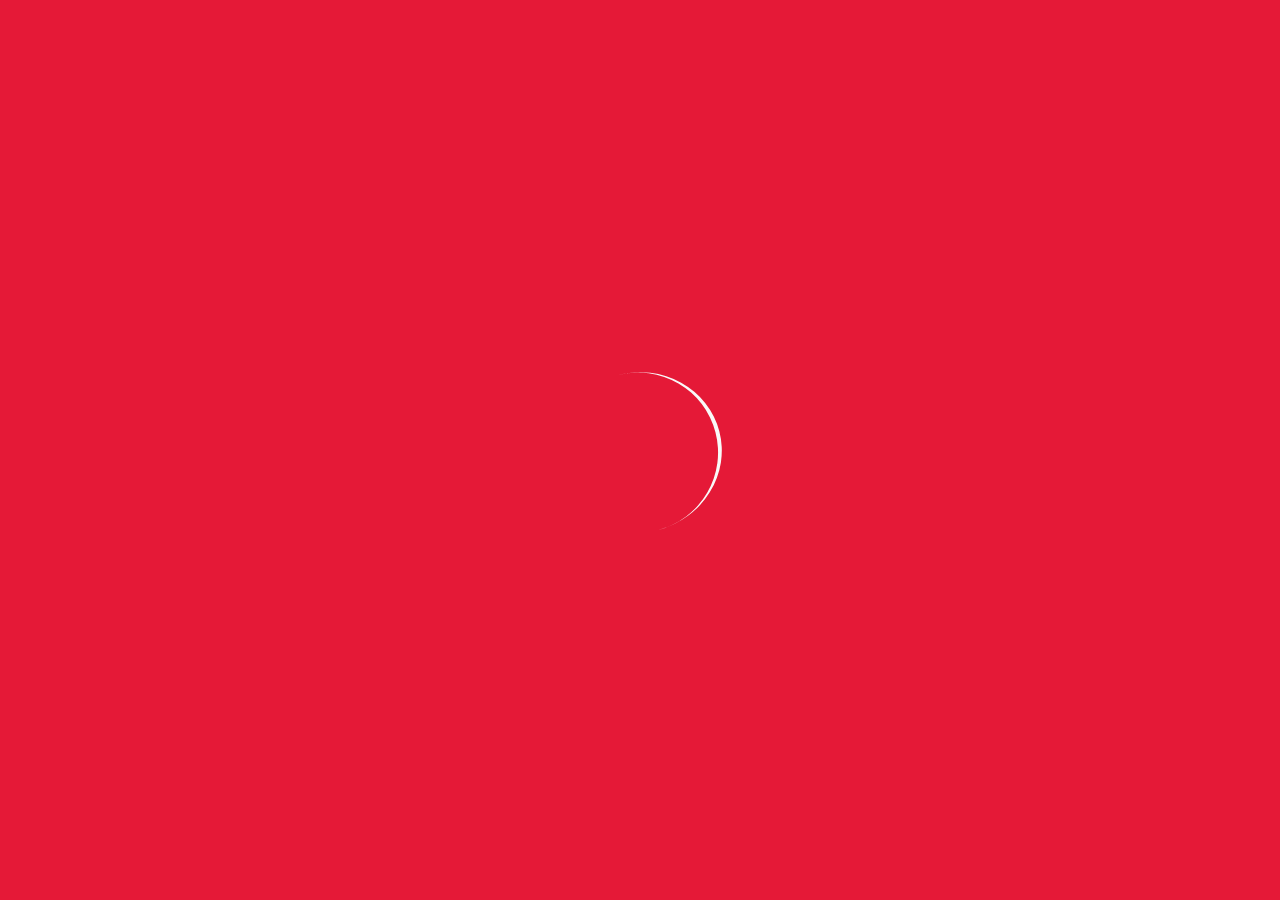
==== detail.html @ 8df10746 "first commit" ====
<!DOCTYPE html>
<html lang="en">

<head>
    <meta charset="UTF-8">
    <meta http-equiv="X-UA-Compatible" content="IE=edge">
    <meta name="viewport" content="width=device-width, initial-scale=1.0">
    <title>MovieApp</title>
    <link rel="stylesheet" href="assets/slick/slick-theme.css">
    <link rel="stylesheet" href="assets/slick/slick.css">
    <link rel="stylesheet" href="assets/fontawesome/all.min.css">
    <link rel="stylesheet" href="assets/styles/style.css">
</head>

<body>
    <div class="loader-wrapper">
        <img loading="lazy" src="assets/images/loading.svg" class="loader-inner" alt="">
    </div>
    <div style="padding-bottom: 100px;">
        <div id="detail_main">
            <div class="detail_banner w-100">
                <img loading="lazy" src="https://via.placeholder.com/375x262" class="w-100" alt="Detail Page Banner">
            </div>
            <img loading="lazy" src="https://via.placeholder.com/164x250" class="bottom_banner" alt="">
            <i class="fa-solid fa-angle-left detail_back_button"></i>
        </div>
        <div class="detail_movie_info">
            <h3>John Wick 3: Parabellum</h3>
            <span class="movie_box_info movie_time d-block">2hr 10m | R</span>
            <span class="d-block movie_box_info">Action, Crime, Thriller</span>
        </div>
        <div id="detail_rating">
            <h3>4.6/5</h3>
            <i class="fa-solid fa-star"></i>
            <i class="fa-solid fa-star"></i>
            <i class="fa-solid fa-star"></i>
            <i class="fa-solid fa-star"></i>
            <i class="fa-solid fa-star"></i>
        </div>
        <div class="main_bottom">
            <div class="summary">
                <h3>Synopsis</h3>
                <p class="summary_paragraph">
                    Lorem ipsum dolor sit amet, consectetur adipisicing elit. Quisquam, optio quasi. Sed, quo ab maiores
                    odit, temporibus sequi et recusandae exercitationem voluptates explicabo libero quis omnis minus at,
                    amet tempora?
                    Lorem ipsum dolor sit amet, consectetur adipisicing elit. Quisquam, optio quasi. Sed, quo ab maiores
                    odit, temporibus sequi et recusandae exercitationem voluptates explicabo libero quis omnis minus at,
                    amet tempora?
                </p>
            </div>
            <span class="d-block show_more">Show More</span>
            <span class="not_read">Less more</span>
            <h3>Photo</h3>
            <div class="detail_slider_photo">
                <img loading="lazy" src="https://via.placeholder.com/104x72" class="movie_photo_slider_item" alt="">
                <img loading="lazy" src="https://via.placeholder.com/104x72" class="movie_photo_slider_item" alt="">
                <img loading="lazy" src="https://via.placeholder.com/104x72" class="movie_photo_slider_item" alt="">
                <img loading="lazy" src="https://via.placeholder.com/104x72" class="movie_photo_slider_item" alt="">
                <img loading="lazy" src="https://via.placeholder.com/104x72" class="movie_photo_slider_item" alt="">
                <img loading="lazy" src="https://via.placeholder.com/104x72" class="movie_photo_slider_item" alt="">
            </div>
            <h3>Blogs About This Film</h3>
            <div class="blogs_about_film">
                <div class="blog_item">
                    <img loading="lazy" src="https://via.placeholder.com/165x120" class="blog_item_image" alt="">
                    <span>3 hours ago</span>
                    <span>The Best John Wick
                        Action Scenes</span>
                </div>
                <div class="blog_item">
                    <img loading="lazy" src="https://via.placeholder.com/165x120" class="blog_item_image" alt="">
                    <span>3 hours ago</span>
                    <span>The Best John Wick
                        Action Scenes</span>
                </div>
            </div>
        </div>


        <footer id="footer">
            <a href="#" class="d-block">
                <i class="fa-solid fa-film footer_element"></i>
            </a>
            <a href="#" class="d-block">
                <i class="fa-solid fa-ticket footer_element"></i>
            </a>
            <a href="#" class="d-block">
                <i class="fa-solid fa-bell footer_element"></i>
            </a>
            <a href="#" class="d-block">
                <i class="fa-solid fa-user footer_element"></i>
            </a>
        </footer>
    </div>
    <script src="assets/scripts/jquery-3.6.0.min.js"></script>
    <script src="assets/slick/slick.min.js"></script>
    <script src="assets/scripts/main.js"></script>
</body>



</html>
---- assets/styles/style.css ----
body {
    padding: 0;
    margin: 0;
    background-color: #0f1b2b;
    font-family: 'Montserrat', sans-serif;
}

h3 {
    color: #fff;
}

.loader-wrapper {
    width: 100%;
    height: 100vh;
    position: fixed;
    top: 0;
    left: 0;
    bottom: 0;
    background-color: #E51937;
    display: flex;
    justify-content: center;
    align-items: center;
    z-index: 1;
}

.container {
    padding: 10px 20px;
}

#main {
    display: grid;
    grid-template-columns: auto auto;
    grid-gap: 20px;
    width: 100%;
    margin-top: 5px;
    margin-bottom: 65px;
}

.movie_item_container {
    width: 100%;
    display: flex;
    flex-direction: column;
    justify-content: center;
}

.movie_star i {
    margin-top: 15px;
    color: #FFC045;
}

.movie_box_info {
    font-size: 12px;
    color: #fff;
    opacity: 0.5;
}

.box_dot {
    content: "\2022";
    color: #fff;
    opacity: 0.5;
}

#footer {
    width: 100%;
    height: 60px;
    position: fixed;
    bottom: 0;
    background-color: red;
    display: flex;
    justify-content: space-around;
    align-items: center;
    background-color: #0f1b2b;
    box-shadow: 1px -2px 7px -1px #000000;
    left: 0;
}

.footer_element {
    font-size: 24px;
    color: #fff;
    opacity: 0.5;
}

.footer_element:focus {
    color: red;
}

.d-block {
    display: block;
}
.d-none {
    visibility: hidden;
}
#search_container {
    display: flex;
    justify-content: space-between;
    align-items: center;
    position: relative;
}

#search {
    width: 101%;
    height: 70px;
    position: absolute;
    left: 0;
    right: 0;
    background-color: #0f1b2b;
    border:none;
    border-radius: 10px;
    color: #E51937;
    font-size: 20px;
}
#search:focus {
    outline: none;
}
#search::placeholder {
    font-size: 20px;
    color: #fff;
    padding-left: 4px;
}
.search_icon {
    font-size: 20px;
    color: #fff;
}
.search_close {
    color: #fff;
    font-size: 30px;
    position: absolute;
    right: 0;
}

/* DETAIL  */
#detail_main {
    display: flex;
    justify-content: center;
    padding: 0!important;
    position: relative;
}
.bottom_banner {
    position: absolute;
    left: 115px;
    top: 145px;
}
.w-100 {
    width: 100%;
}
.detail_movie_info {
    text-align: center;
    margin-top: 132px;
}
#detail_rating {
    display: flex;
    flex-direction: row;
    justify-content: center;
    align-items: center;
    margin-top: 20px;
}
#detail_rating h3 {
    margin: 0;
}
#detail_rating i {
    margin-left: 10px;
    color: #FFC045;
}

.main_bottom {
    padding: 20px 18px;
}
.summary_paragraph {
    color: #fff;
}
.summary {
    height: 120px;
    overflow: hidden;
}
.show_more {
    color: #47CFFF;
}
.not_read {
    display: none;
    color: #47CFFF;
}
.detail_slider_photo {
    overflow: hidden;
    margin-top: 20px;
}
.movie_photo_slider_item {
    margin-right: 10px;
    border-radius: 6px;
}
.blogs_about_film {
    display: flex;
    justify-content: space-between;
    margin-top: 20px;
}
.blog_item {
    display: flex;
    flex-direction: column;
    margin-right: 10px;
}

.blog_item span {
    color: #fff;
    margin-top: 10px;
    opacity: 0.5;
    font-size: 12px;
}
.blog_item_image {
    border-radius: 10px;
}
.detail_back_button {
    color: #fff;
    position: absolute;
    left: 20px;
    top: 20px;
    font-size: 35px;
}
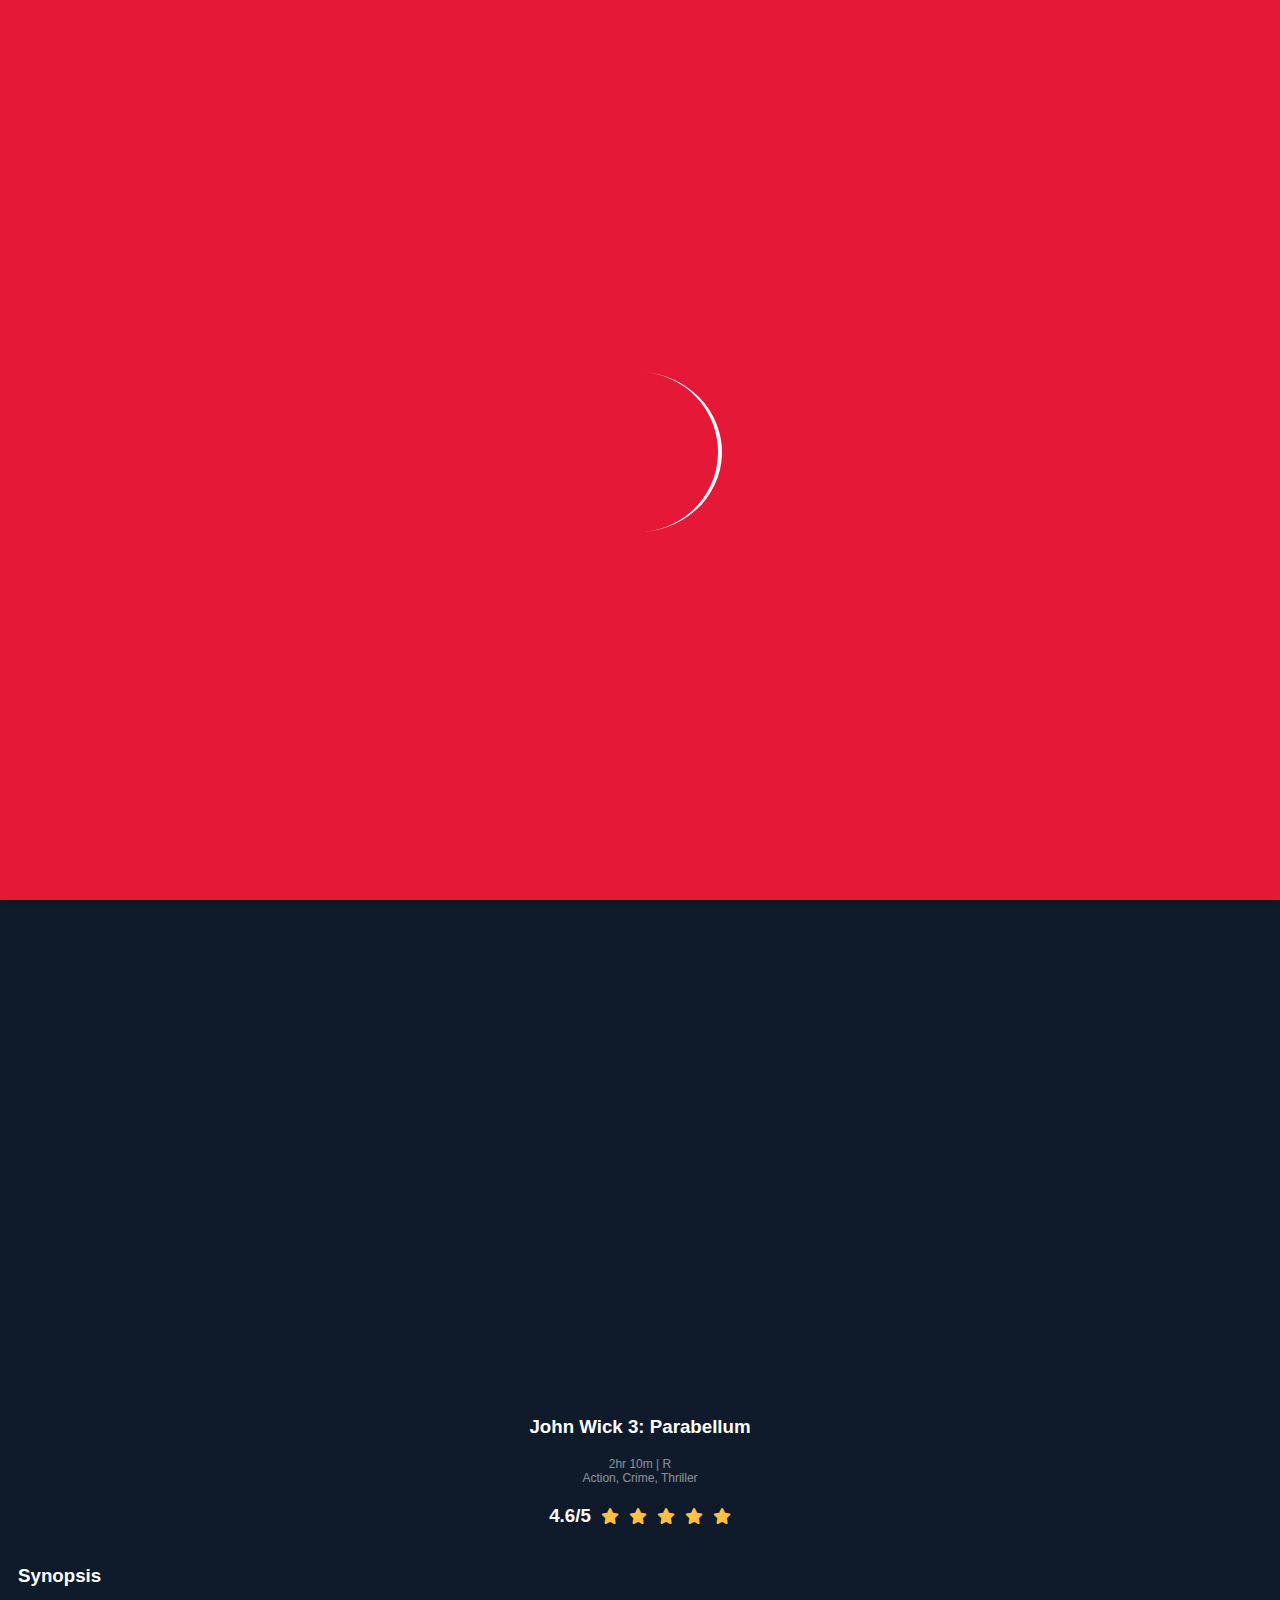
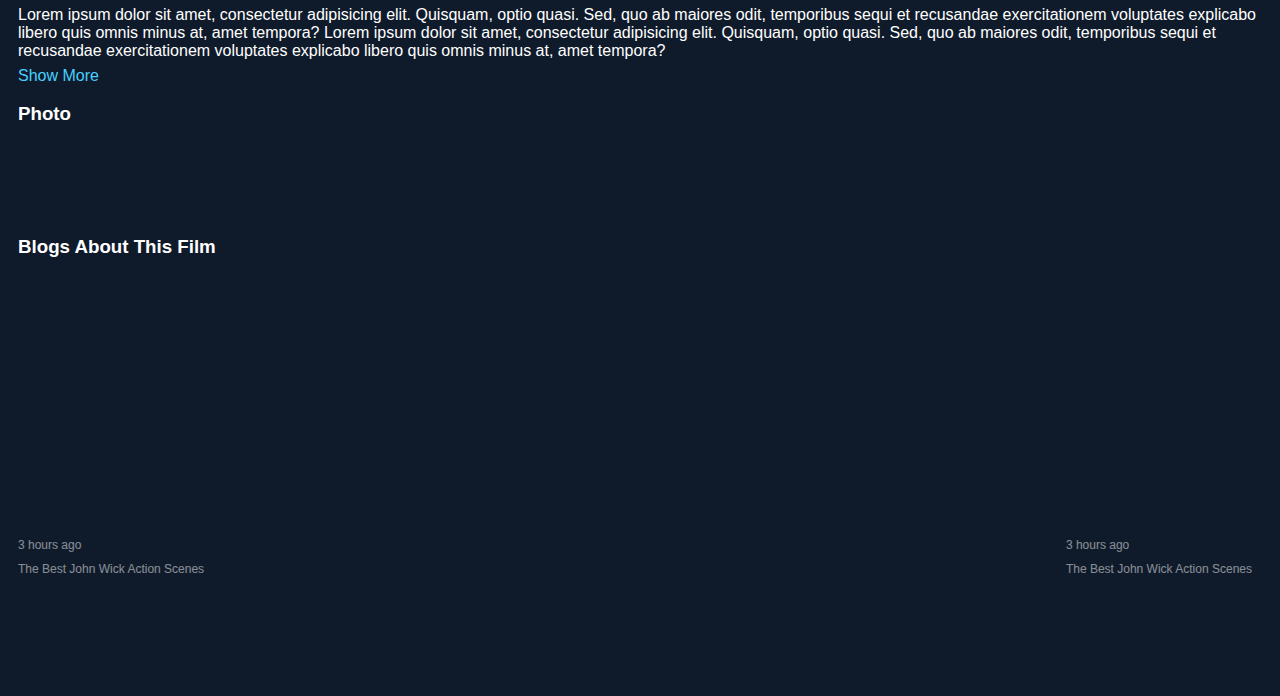
==== commit f1c24b62: "LazyLoad" ====
--- a/detail.html
+++ b/detail.html
@@ -14,14 +14,14 @@
 
 <body>
     <div class="loader-wrapper">
-        <img loading="lazy" src="assets/images/loading.svg" class="loader-inner" alt="">
+        <img src="assets/images/loading.svg" class="loader-inner" alt="">
     </div>
     <div style="padding-bottom: 100px;">
         <div id="detail_main">
             <div class="detail_banner w-100">
-                <img loading="lazy" src="https://via.placeholder.com/375x262" class="w-100" alt="Detail Page Banner">
+                <img data-src="https://via.placeholder.com/375x262/ffkp53" class="w-100 lazy" alt="Detail Page Banner">
             </div>
-            <img loading="lazy" src="https://via.placeholder.com/164x250" class="bottom_banner" alt="">
+            <img data-src="https://via.placeholder.com/164x250/ffkp56" class="bottom_banner lazy" alt="">
             <i class="fa-solid fa-angle-left detail_back_button"></i>
         </div>
         <div class="detail_movie_info">
@@ -53,31 +53,29 @@
             <span class="not_read">Less more</span>
             <h3>Photo</h3>
             <div class="detail_slider_photo">
-                <img loading="lazy" src="https://via.placeholder.com/104x72" class="movie_photo_slider_item" alt="">
-                <img loading="lazy" src="https://via.placeholder.com/104x72" class="movie_photo_slider_item" alt="">
-                <img loading="lazy" src="https://via.placeholder.com/104x72" class="movie_photo_slider_item" alt="">
-                <img loading="lazy" src="https://via.placeholder.com/104x72" class="movie_photo_slider_item" alt="">
-                <img loading="lazy" src="https://via.placeholder.com/104x72" class="movie_photo_slider_item" alt="">
-                <img loading="lazy" src="https://via.placeholder.com/104x72" class="movie_photo_slider_item" alt="">
+                <img data-src="https://via.placeholder.com/104x72/ffkp51" class="movie_photo_slider_item lazy" alt="">
+                <img data-src="https://via.placeholder.com/104x72/ffkp52" class="movie_photo_slider_item lazy" alt="">
+                <img data-src="https://via.placeholder.com/104x72/ffkp54" class="movie_photo_slider_item lazy" alt="">
+                <img data-src="https://via.placeholder.com/104x72/ffkp55" class="movie_photo_slider_item lazy" alt="">
+                <img data-src="https://via.placeholder.com/104x72/ffkp57" class="movie_photo_slider_item lazy" alt="">
+                <img data-src="https://via.placeholder.com/104x72/ffkp58" class="movie_photo_slider_item lazy" alt="">
             </div>
             <h3>Blogs About This Film</h3>
             <div class="blogs_about_film">
                 <div class="blog_item">
-                    <img loading="lazy" src="https://via.placeholder.com/165x120" class="blog_item_image" alt="">
+                    <img data-src="https://via.placeholder.com/165x120/ffks51" class="blog_item_image lazy" alt="">
                     <span>3 hours ago</span>
                     <span>The Best John Wick
                         Action Scenes</span>
                 </div>
                 <div class="blog_item">
-                    <img loading="lazy" src="https://via.placeholder.com/165x120" class="blog_item_image" alt="">
+                    <img data-src="https://via.placeholder.com/165x120/ffks52" class="blog_item_image lazy" alt="">
                     <span>3 hours ago</span>
                     <span>The Best John Wick
                         Action Scenes</span>
                 </div>
             </div>
         </div>
-
-
         <footer id="footer">
             <a href="#" class="d-block">
                 <i class="fa-solid fa-film footer_element"></i>
@@ -95,6 +93,7 @@
     </div>
     <script src="assets/scripts/jquery-3.6.0.min.js"></script>
     <script src="assets/slick/slick.min.js"></script>
+    <script src="assets/scripts/jquery.lazy.min.js"></script>
     <script src="assets/scripts/main.js"></script>
 </body>
 
--- a/assets/styles/style.css
+++ b/assets/styles/style.css
@@ -139,6 +139,8 @@
     position: absolute;
     left: 115px;
     top: 145px;
+    width: 164px;
+    height: 250px;
 }
 .w-100 {
     width: 100%;
@@ -184,6 +186,8 @@
     margin-top: 20px;
 }
 .movie_photo_slider_item {
+    width: 104px;
+    height: 72px;
     margin-right: 10px;
     border-radius: 6px;
 }
@@ -205,6 +209,8 @@
     font-size: 12px;
 }
 .blog_item_image {
+    width: 165px;
+    height: 250px;
     border-radius: 10px;
 }
 .detail_back_button {
@@ -213,4 +219,8 @@
     left: 20px;
     top: 20px;
     font-size: 35px;
-}+}
+.main_moive_photo {
+    width: 164px;
+    height: 250px;
+}
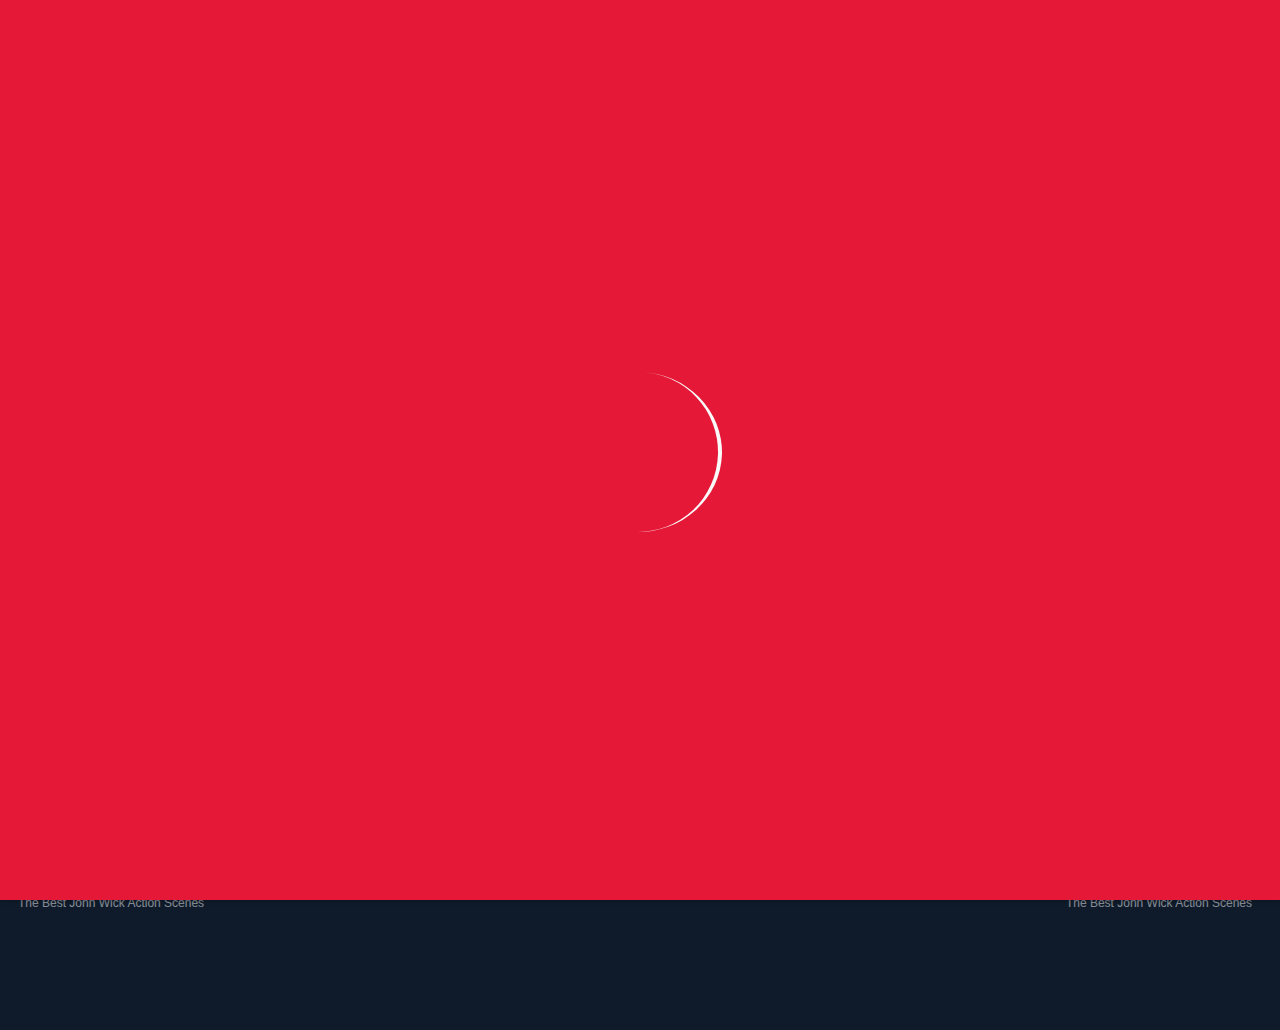
==== commit 31191ddb: "Get data & create detail" ====
--- a/detail.html
+++ b/detail.html
@@ -19,18 +19,20 @@
     <div style="padding-bottom: 100px;">
         <div id="detail_main">
             <div class="detail_banner w-100">
-                <img data-src="https://via.placeholder.com/375x262/ffkp53" class="w-100 lazy" alt="Detail Page Banner">
+                <img src="https://via.placeholder.com/375x262/ffkp53" class="w-100 lazy detail_banner_top" alt="Detail Page Banner">
             </div>
-            <img data-src="https://via.placeholder.com/164x250/ffkp56" class="bottom_banner lazy" alt="">
+            <img src="https://via.placeholder.com/164x250/ffkp56" class="bottom_banner lazy" alt="">
+            <a href="index.html">
             <i class="fa-solid fa-angle-left detail_back_button"></i>
+        </a>
         </div>
         <div class="detail_movie_info">
-            <h3>John Wick 3: Parabellum</h3>
+            <h3 class="movie_big_title">John Wick 3: Parabellum</h3>
             <span class="movie_box_info movie_time d-block">2hr 10m | R</span>
-            <span class="d-block movie_box_info">Action, Crime, Thriller</span>
+            <span class="d-block movie_box_infos">Action, Crime, Thriller</span>
         </div>
         <div id="detail_rating">
-            <h3>4.6/5</h3>
+            <h3 class="detail_rating_movie">4.6/5</h3>
             <i class="fa-solid fa-star"></i>
             <i class="fa-solid fa-star"></i>
             <i class="fa-solid fa-star"></i>
@@ -53,25 +55,25 @@
             <span class="not_read">Less more</span>
             <h3>Photo</h3>
             <div class="detail_slider_photo">
-                <img data-src="https://via.placeholder.com/104x72/ffkp51" class="movie_photo_slider_item lazy" alt="">
-                <img data-src="https://via.placeholder.com/104x72/ffkp52" class="movie_photo_slider_item lazy" alt="">
-                <img data-src="https://via.placeholder.com/104x72/ffkp54" class="movie_photo_slider_item lazy" alt="">
-                <img data-src="https://via.placeholder.com/104x72/ffkp55" class="movie_photo_slider_item lazy" alt="">
-                <img data-src="https://via.placeholder.com/104x72/ffkp57" class="movie_photo_slider_item lazy" alt="">
-                <img data-src="https://via.placeholder.com/104x72/ffkp58" class="movie_photo_slider_item lazy" alt="">
+                <img src="https://via.placeholder.com/104x72/ffkp51" class="movie_photo_slider_item lazy" alt="">
+                <img src="https://via.placeholder.com/104x72/ffkp52" class="movie_photo_slider_item lazy" alt="">
+                <img src="https://via.placeholder.com/104x72/ffkp54" class="movie_photo_slider_item lazy" alt="">
+                <img src="https://via.placeholder.com/104x72/ffkp55" class="movie_photo_slider_item lazy" alt="">
+                <img src="https://via.placeholder.com/104x72/ffkp57" class="movie_photo_slider_item lazy" alt="">
+                <img src="https://via.placeholder.com/104x72/ffkp58" class="movie_photo_slider_item lazy" alt="">
             </div>
             <h3>Blogs About This Film</h3>
             <div class="blogs_about_film">
                 <div class="blog_item">
-                    <img data-src="https://via.placeholder.com/165x120/ffks51" class="blog_item_image lazy" alt="">
+                    <img src="https://via.placeholder.com/165x120/ffks51" class="blog_item_image lazy" alt="">
                     <span>3 hours ago</span>
-                    <span>The Best John Wick
+                    <span class="blog_title">The Best John Wick
                         Action Scenes</span>
                 </div>
                 <div class="blog_item">
-                    <img data-src="https://via.placeholder.com/165x120/ffks52" class="blog_item_image lazy" alt="">
+                    <img src="https://via.placeholder.com/165x120/ffks52" class="blog_item_image lazy" alt="">
                     <span>3 hours ago</span>
-                    <span>The Best John Wick
+                    <span class="blog_title">The Best John Wick
                         Action Scenes</span>
                 </div>
             </div>
--- a/assets/styles/style.css
+++ b/assets/styles/style.css
@@ -40,7 +40,7 @@
     width: 100%;
     display: flex;
     flex-direction: column;
-    justify-content: center;
+    justify-content: unset;
 }
 
 .movie_star i {
@@ -48,7 +48,7 @@
     color: #FFC045;
 }
 
-.movie_box_info {
+.movie_box_info, .movie_box_infos {
     font-size: 12px;
     color: #fff;
     opacity: 0.5;
@@ -74,6 +74,16 @@
     left: 0;
 }
 
+.movie_title {
+    height: 46px;
+    overflow: hidden;
+}
+.movie_year {
+    color: #fff;
+    opacity: 0.5;
+    margin-top: 10px;
+    font-size: 12px;
+}
 .footer_element {
     font-size: 24px;
     color: #fff;
@@ -138,7 +148,7 @@
 .bottom_banner {
     position: absolute;
     left: 115px;
-    top: 145px;
+    top: 439px;
     width: 164px;
     height: 250px;
 }
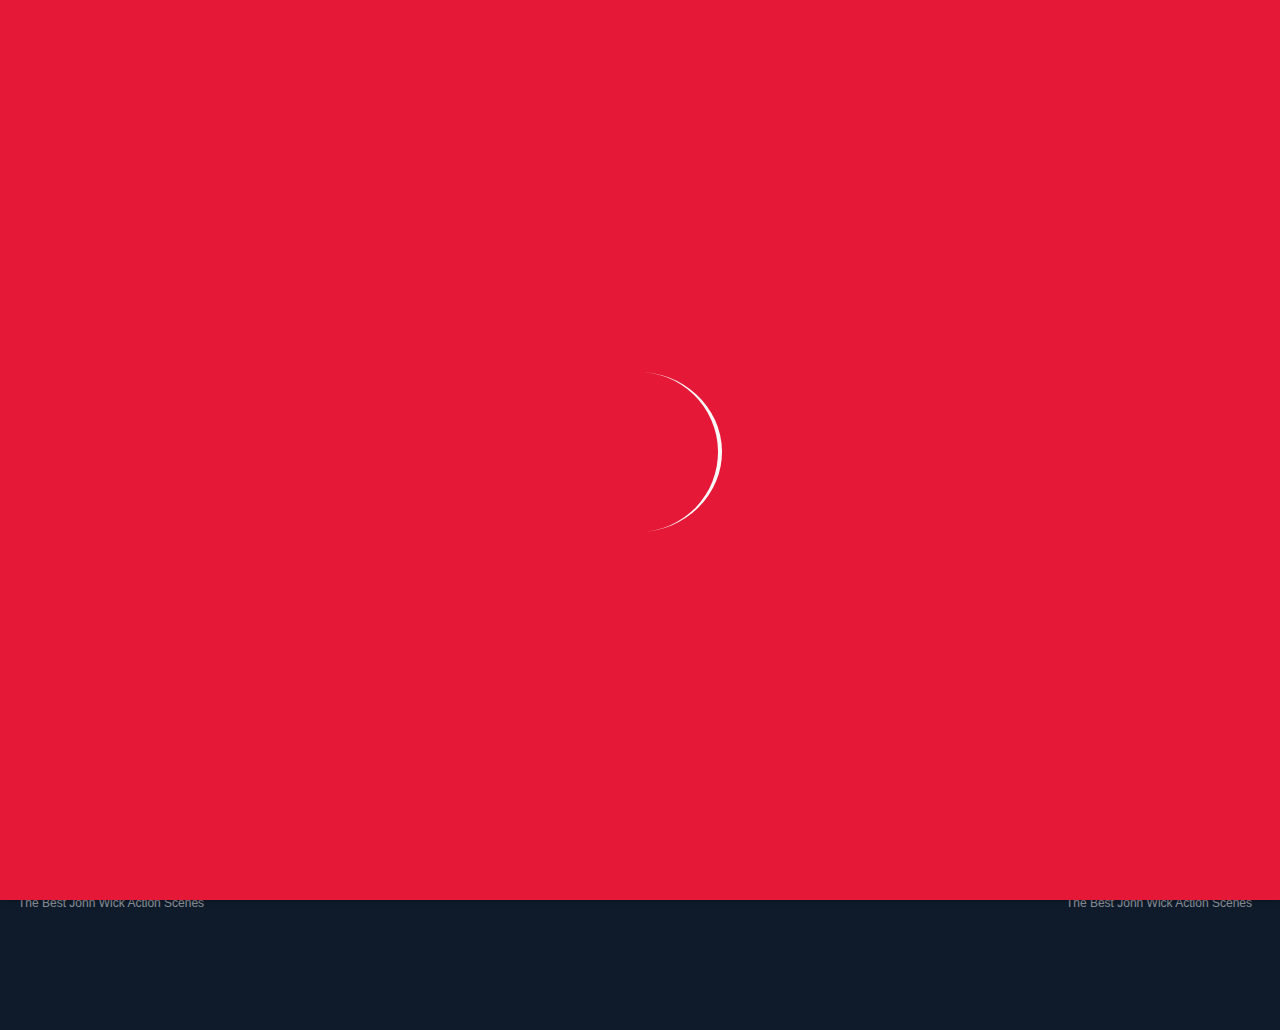
==== commit bd321ef1: "result" ====
--- a/detail.html
+++ b/detail.html
@@ -22,9 +22,7 @@
                 <img src="https://via.placeholder.com/375x262/ffkp53" class="w-100 lazy detail_banner_top" alt="Detail Page Banner">
             </div>
             <img src="https://via.placeholder.com/164x250/ffkp56" class="bottom_banner lazy" alt="">
-            <a href="index.html">
             <i class="fa-solid fa-angle-left detail_back_button"></i>
-        </a>
         </div>
         <div class="detail_movie_info">
             <h3 class="movie_big_title">John Wick 3: Parabellum</h3>
@@ -33,11 +31,8 @@
         </div>
         <div id="detail_rating">
             <h3 class="detail_rating_movie">4.6/5</h3>
-            <i class="fa-solid fa-star"></i>
-            <i class="fa-solid fa-star"></i>
-            <i class="fa-solid fa-star"></i>
-            <i class="fa-solid fa-star"></i>
-            <i class="fa-solid fa-star"></i>
+            <i class="fa-solid fa-star favorites"></i>
+            
         </div>
         <div class="main_bottom">
             <div class="summary">
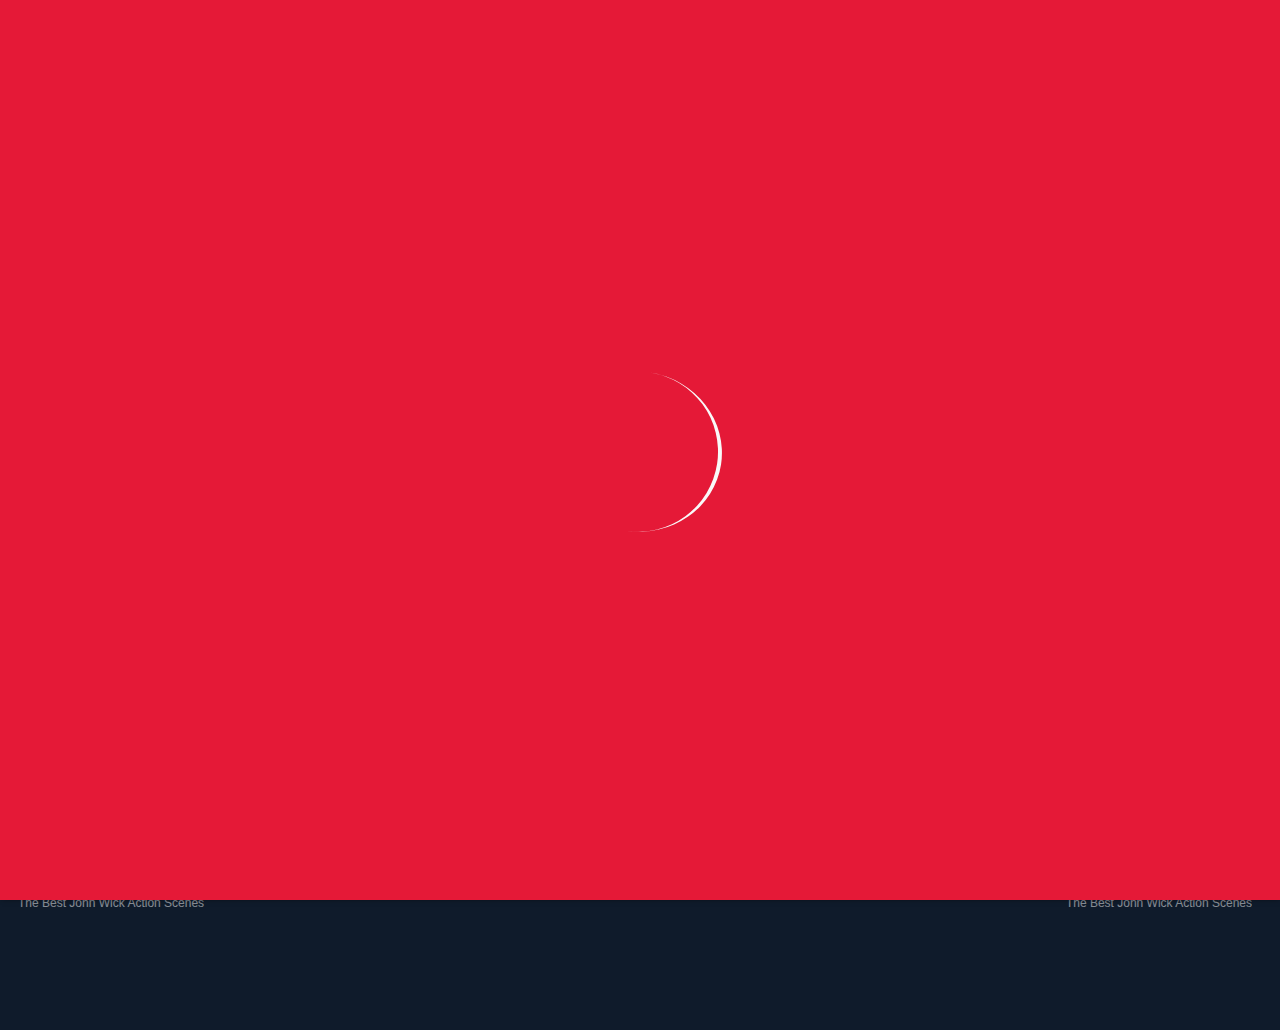
==== commit 85d82b86: "favorites" ====
--- a/detail.html
+++ b/detail.html
@@ -22,7 +22,8 @@
                 <img src="https://via.placeholder.com/375x262/ffkp53" class="w-100 lazy detail_banner_top" alt="Detail Page Banner">
             </div>
             <img src="https://via.placeholder.com/164x250/ffkp56" class="bottom_banner lazy" alt="">
-            <i class="fa-solid fa-angle-left detail_back_button"></i>
+            <a href="index.html"><i class="fa-solid fa-angle-left detail_back_button"></i></a>
+            <i class="fa-star far favorites"></i>
         </div>
         <div class="detail_movie_info">
             <h3 class="movie_big_title">John Wick 3: Parabellum</h3>
@@ -31,7 +32,7 @@
         </div>
         <div id="detail_rating">
             <h3 class="detail_rating_movie">4.6/5</h3>
-            <i class="fa-solid fa-star favorites"></i>
+            
             
         </div>
         <div class="main_bottom">
--- a/assets/styles/style.css
+++ b/assets/styles/style.css
@@ -20,7 +20,7 @@
     display: flex;
     justify-content: center;
     align-items: center;
-    z-index: 1;
+    z-index: 2;
 }
 
 .container {
@@ -32,15 +32,16 @@
     grid-template-columns: auto auto;
     grid-gap: 20px;
     width: 100%;
-    margin-top: 5px;
+    margin-top: 80px;
     margin-bottom: 65px;
 }
 
 .movie_item_container {
     width: 100%;
-    display: flex;
+    display: grid;
     flex-direction: column;
     justify-content: unset;
+    grid-template-columns: 50%;
 }
 
 .movie_star i {
@@ -104,7 +105,14 @@
     display: flex;
     justify-content: space-between;
     align-items: center;
-    position: relative;
+    position: fixed;
+    top: 0;
+    right: 0;
+    left: 0;
+    background-color: #0f1b2b;
+    padding: 0 20px;
+    box-shadow: 0px 4px 15px 0px rgba(0,0,0,0.75);
+    z-index: 1;
 }
 
 #search {
@@ -118,6 +126,7 @@
     border-radius: 10px;
     color: #E51937;
     font-size: 20px;
+    padding-left: 20px;
 }
 #search:focus {
     outline: none;
@@ -135,7 +144,14 @@
     color: #fff;
     font-size: 30px;
     position: absolute;
-    right: 0;
+    right: 20px;
+}
+.dont_title {
+    height: 75vh;
+    display: flex;
+    align-items: center;
+    justify-content: center;
+    width: 350px;
 }
 
 /* DETAIL  */
@@ -154,6 +170,17 @@
 }
 .w-100 {
     width: 100%;
+}
+.favorites {
+    position: absolute;
+    font-size: 23px;
+    padding: 5px;
+    right: 30px;
+    top: 27px;
+    color: #FFC045;
+    border: 1px solid #0f1b2b;
+    background-color: #0f1b2b;
+    border-radius: 30px;
 }
 .detail_movie_info {
     text-align: center;
@@ -224,11 +251,14 @@
     border-radius: 10px;
 }
 .detail_back_button {
-    color: #fff;
+    color: #FFC045;
     position: absolute;
     left: 20px;
     top: 20px;
-    font-size: 35px;
+    font-size: 45px;
+    text-shadow: 2px 2px 20px #222;
+    background-color: #0f1b2b;
+    border-radius: 30px;
 }
 .main_moive_photo {
     width: 164px;
